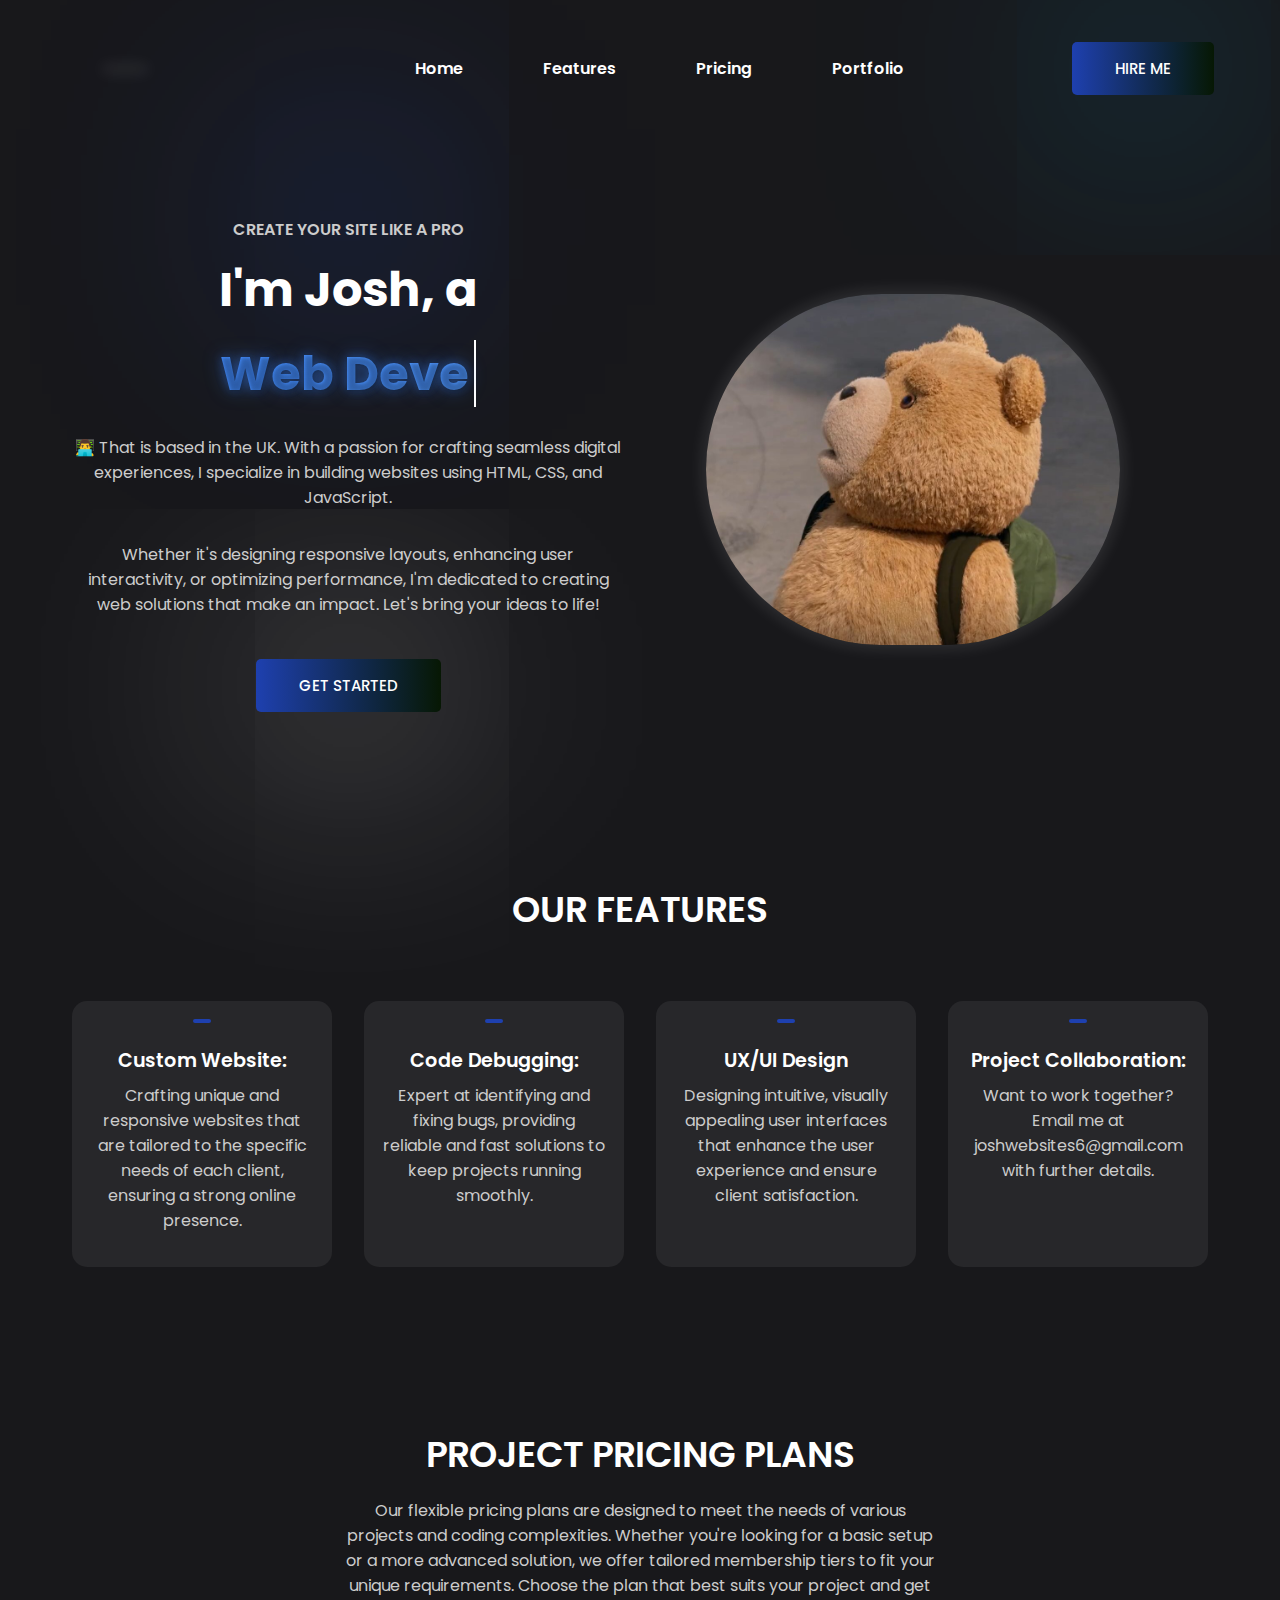
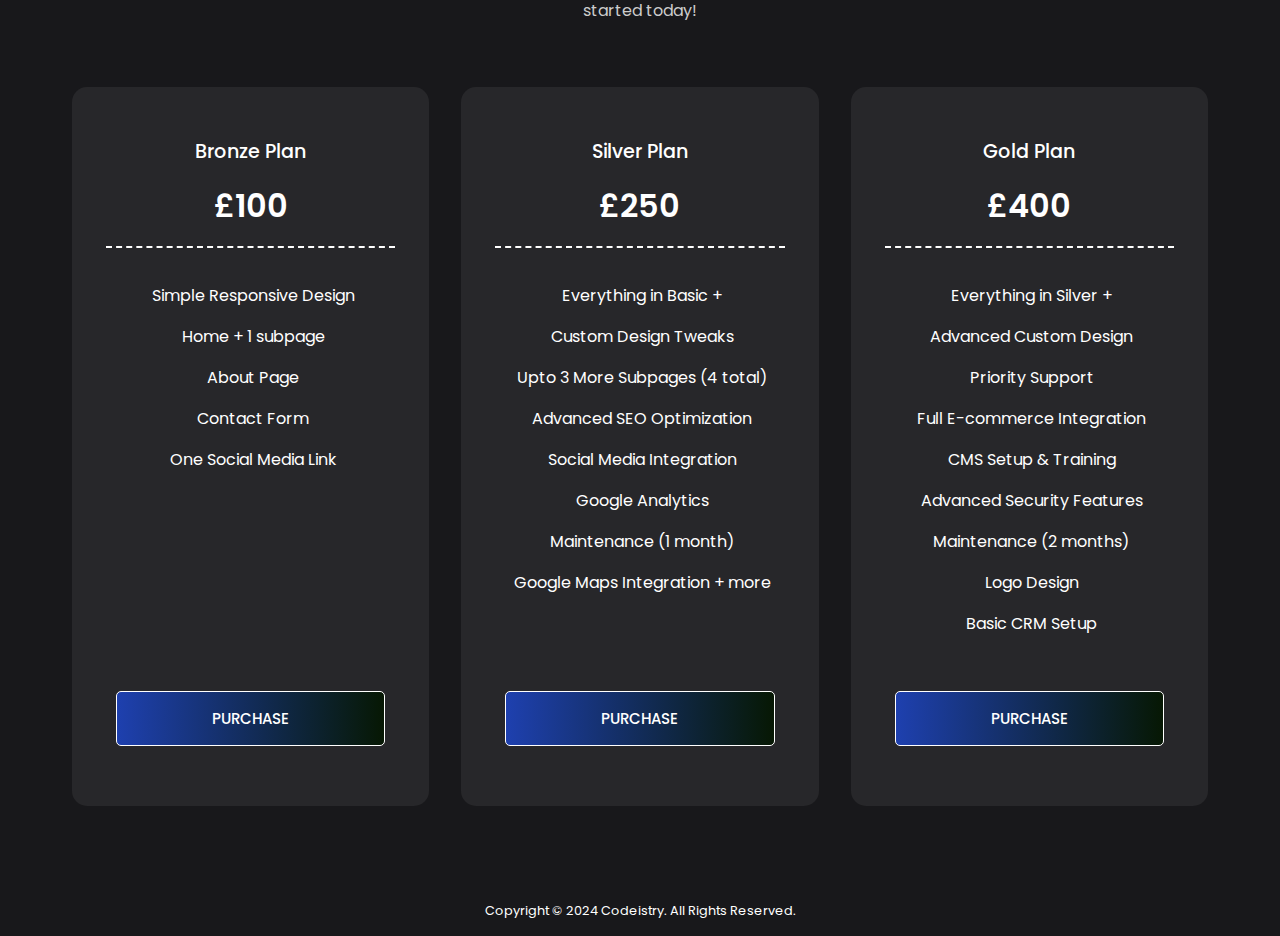
==== index.html @ 8b6d8dff "Update index.html" ====
<!DOCTYPE html>
<html lang="en">

<head>
    <meta charset="UTF-8">
    <meta name="viewport" content="width=device-width, initial-scale=1.0">
    <meta name="description" content="Codeistry offers affordable professional web development services, including custom site design, debugging, E-commerce, SEO optimization and more with tailored pricing plans!">
    <link rel="stylesheet" href="https://cdnjs.cloudflare.com/ajax/libs/remixicon/3.5.0/remixicon.min.css">
    <link rel="stylesheet" href="styles.css">
    <link rel="icon" href="favicon.png" type="image/png">
    <link rel="icon" href="favicon.ico" type="image/x-icon">
    <title>Codeistry</title>
</head>

<body>

    <nav>
        <div class="nav-logo">
            <a href="#">
                <img src="">
            </a>
        </div>

        <ul class="nav-links">
            <li class="link"><a href="/">Home</a></li>
            <li id="link1" class="link"><a href="#">Features</a></li>
            <li id="link2" class="link"><a href="#">Pricing</a></li>
            <li id="link3" class="link"><a href="/portfolio/">Portfolio</a></li>
        </ul>
        <a href="/contact/">
            <button class="btn1">Hire Me</button>
          </a>
          
    </nav>

    <header class="container">
        <div class="content">
            <span class="blur"></span>
            <h4>CREATE YOUR SITE LIKE A PRO</h4>
            <h1>I'm Josh, a</h1>
    <h5><span id="role">Web</span></h5>

            <p><br>
                👨‍💻  That is based in the UK. With a passion for crafting seamless digital experiences, I specialize in building websites using HTML, CSS, and JavaScript.
            </p>
            <p>
                Whether it's designing responsive layouts, enhancing user interactivity, or optimizing performance, I'm dedicated to creating web solutions that make an impact. Let's bring your ideas to life!
            </p>
            <button class="btn3" onclick="window.location.href='/contact/'">GET STARTED</button>
        </div>
        <img src="images/ted.jpg">
        </div>
    </header>

    <section class="container">
        <h2 class="header">OUR FEATURES</h2>
        <div class="features">
            <div class="card">
                <span><i class="ri-money-dollar-box-line"></i></span>
                <h4>Custom Website:</h4>
                <p>
                    Crafting unique and responsive websites that are tailored to the specific needs of each client, ensuring a strong online presence.
                </p>
                
            </div>
            <div class="card">
                <span><i class="ri-bug-line"></i></span>
                <h4>Code Debugging:</h4>
                <p>
                    Expert at identifying and fixing bugs, providing reliable and fast solutions to keep projects running smoothly.
                </p>
            
            </div>
            <div class="card">
                <span><i class="ri-history-line"></i></span>
                <h4>UX/UI Design</h4>
                <p>
                    Designing intuitive, visually appealing user interfaces that enhance the user experience and ensure client satisfaction.
                </p>
            
            </div>
            <div class="card">
                <span><i class="ri-shake-hands-line"></i></span>
                <h4>Project Collaboration:</h4>
                <p>
                    Want to work together? Email me at joshwebsites6@gmail.com with further details.
                </p>

            </div>
        </div>
    </section>

    <section class="container">
        <h2 class="header">PROJECT PRICING PLANS</h2>
        <p class="sub-header">
            Our flexible pricing plans are designed to meet the needs of various projects and coding complexities. Whether you're looking for a basic setup or a more advanced solution, we offer tailored membership tiers to fit your unique requirements. Choose the plan that best suits your project and get started today!
        </p>
        <div class="pricing">
            <div class="card">
                <div class="content">
                    <h4>Bronze Plan</h4>
                    <h3>£100
                    </h3>
                    
                    <p>
                        <i class="ri-checkbox-circle-line"></i>
                        Simple Responsive Design
                    </p>
                    <p>
                        <i class="ri-checkbox-circle-line"></i>
                        Home + 1 subpage
                    </p>
                    <p>
                        <i class="ri-checkbox-circle-line"></i>
                        About Page
                    </p>
                        <p>
                            <i class="ri-checkbox-circle-line"></i>
                            Contact Form
                        </p>
                        <p>
                            <i class="ri-checkbox-circle-line"></i>
                            One Social Media Link
                        </p>
                    
                    
                </div>
                <button class="btn" onclick="window.location.href='/contact/'">PURCHASE</button>
            </div>
            <div class="card">
                <div class="content">
                    <h4>Silver Plan</h4>
                    <h3>£250</h3>
                    <p>
                        <i class="ri-checkbox-circle-line"></i>
                        Everything in Basic +
                    </p>
                    <p>
                        <i class="ri-checkbox-circle-line"></i>
                        Custom Design Tweaks
                    </p>
                    <p>
                        <i class="ri-checkbox-circle-line"></i>
                        Upto 3 More Subpages (4 total)
                    </p>
                    <p>
                        <i class="ri-checkbox-circle-line"></i>
                        Advanced SEO Optimization
                    </p>
                    <p>
                        <i class="ri-checkbox-circle-line"></i>
                        Social Media Integration
                    </p>
                    <p>
                        <i class="ri-checkbox-circle-line"></i>
                        Google Analytics
                    </p>
                    <p>
                        <i class="ri-checkbox-circle-line"></i>
                        Maintenance (1 month)
                    </p>
                    <p>
                        <i class="ri-checkbox-circle-line"></i>
                        Google Maps Integration + more
                    </p>
                </div>
                <button class="btn" onclick="window.location.href='/contact/'">PURCHASE</button>
            </div>
            <div class="card">
                <div class="content">
                    <h4>Gold Plan</h4>
                    <h3>£400</h3>
                    <p>
                        <i class="ri-checkbox-circle-line"></i>
                        Everything in Silver +
                    </p>
                    <p>
                        <i class="ri-checkbox-circle-line"></i>
                        Advanced Custom Design
                    </p>
                    <p>
                        <i class="ri-checkbox-circle-line"></i>
                        Priority Support
                    </p>
                    <p>
                        <i class="ri-checkbox-circle-line"></i>
                        Full E-commerce Integration
                    </p>
                    <p>
                        <i class="ri-checkbox-circle-line"></i>
                        CMS Setup & Training
                    </p>
                    <p>
                        <i class="ri-checkbox-circle-line"></i>
                        Advanced Security Features
                    </p>
                    <p>
                        <i class="ri-checkbox-circle-line"></i>
                        Maintenance (2 months)
                    </p>
                    <p>
                        <i class="ri-checkbox-circle-line"></i>
                        Logo Design
                    </p>
                    <p>
                        <i class="ri-checkbox-circle-line"></i>
                        Basic CRM Setup
                    </p>
                </div>
                <button class="btn" onclick="window.location.href='contact.html'">PURCHASE</button>
            </div>
        </div>
    </section>

    <footer class="container">
        <span class="blur"></span>
        <span class="blur"></span>
        <div class="column">
            <div class="logo">
                <img src="">
            </div>
            <p>
                
            </p>
            <div class="socials">
                <a href="#"><i class="ri-youtube-line"></i></a>
                <a href="#"><i class="ri-instagram-line"></i></a>
                <a href="#"><i class="ri-twitter-line"></i></a>
            </div>
        </footer>

    <div class="copyright">
        Copyright © 2024 Codeistry. All Rights Reserved.
    </div>


    <script src="script.js"></script>
</body>

</html>
---- styles.css ----
@import url('https://fonts.googleapis.com/css2?family=Poppins:wght@300;400;500;600;700;800&display=swap');

*{
    padding: 0;
    margin: 0;
    outline: none;
    border: none;
    box-sizing: border-box;
    text-align: center;
    font-family: 'Poppins', sans-serif;
}

img{
    width: 75%;
    display: flex;
    margin-left: 50px;
    border-radius: 9999px;
    box-shadow: 0 0 15px 4px rgba(255,255,255,0.1);
    transition: transform 0.3s ease;
}

img:hover{
    transform: scale(1.2);
}

a{
    text-decoration: none;
}

body{
    font-family: 'Poppins', sans-serif;
    background-color: #18181B;
}

nav{
    max-width: 1200px;
    margin: auto;
    padding: 2rem 1rem;
    display: flex;
    align-items: center;
    justify-content: space-between;
    
}

.nav-logo{
    max-width: 100px;
}

.nav-links{
    list-style: none;
    display: flex;
    align-items: center;
    gap: 5rem;
    margin-right: -150px;
}

.link a{
    position: relative;
    padding-bottom: 0.1rem;
    color: #fff;
}

.link a::after{
    content: "";
    position: absolute;
    height: 2px;
    width: 0;
    bottom: 0;
    left: 0;
    background-color: #1d4ed8;
    transition: all 0.3s ease;
}

.link a:hover::after{
    width: 95%;
}


.btn1{
    display: flex;
    justify-content: center;
    align-items: center;
    text-decoration: none;
    height: 100%;
    outline: none;
    border-radius: 5px;
    color: #fff;
    background-image: linear-gradient(to right, #1e40af 0%, #061700  51%, #1e40af  100%);
    margin: 10px;
    padding: 15px 43px;
    text-align: center;
    text-transform: uppercase;
    transition: 0.5s;
    background-size: 200% auto;
    color: white;
    box-shadow: 0 0 430px rgb(4, 169, 219);
    cursor: pointer;
    font-size: 15px;
    font-weight:500
    }

    .btn1:hover{
            background-position: right center; /* change the direction of the change here */
            color: rgb(255, 255, 255);
            text-decoration: none;
            box-shadow: 0 0 25px rgb(4, 169, 219);
            
            
          }


          .btn1{
                    display: flex;
                    justify-content: center;
                    align-items: center;
                    text-decoration: none;
                    height: 100%;
                    outline: none;
                    border-radius: 5px;
                    color: #fff;
                    background-image: linear-gradient(to right, #1e40af 0%, #061700  51%, #1e40af  100%);
                    margin: 10px;
                    padding: 15px 43px;
                    text-align: center;
                    text-transform: uppercase;
                    transition: 0.5s;
                    background-size: 200% auto;
                    color: white;
                    box-shadow: 0 0 430px rgb(4, 169, 219);
                    cursor: pointer;
                    font-size: 15px;
                    font-weight:500
                    }
                
                    .btn1:hover{
                            background-position: right center; /* change the direction of the change here */
                            color: rgb(255, 255, 255);
                            text-decoration: none;
                            box-shadow: 0 0 25px rgb(4, 169, 219);
                            
                            
                          }
                    

/*top right button*/

.btn{
    justify-content: center;
    align-items: center;
    text-decoration: none;
    outline: none;
    border-radius: 5px;
    color: #fff;
    background-image: linear-gradient(to right, #1e40af 0%, #061700  51%, #1e40af  100%);
    margin: 10px;
    padding: 15px 43px;
    text-align: center;
    text-transform: uppercase;
    transition: 0.5s;
    background-size: 200% auto;
    color: white;
    cursor: pointer;
    font-size: 15px;
    font-weight:500
    }

    .btn:hover{
            background-position: right center; /* change the direction of the change here */
            color: rgb(255, 255, 255);
            text-decoration: none;
            
            
            
          }

/*all buttons above*/

.btn3{
            justify-content: center;
            align-items: center;
            text-decoration: none;
            outline: none;
            border-radius: 5px;
            color: #fff;
            background-image: linear-gradient(to right, #1e40af 0%, #061700  51%, #1e40af  100%);
            margin: 10px;
            padding: 15px 43px;
            text-align: center;
            text-transform: uppercase;
            transition: 0.5s;
            background-size: 200% auto;
            color: white;
            cursor: pointer;
            font-size: 15px;
            font-weight:500;
            box-shadow: 0 0 5000px rgb(255, 255, 255);
            }
            
            .btn3:hover{
                    background-position: right center; /* change the direction of the change here */
                    color: rgb(255, 255, 255);
                    text-decoration: none;
                  }

/*button above is get started home page*/

.container{
    max-width: 1200px;
    margin: auto;
    padding: 5rem 2rem;
}

.blur{
    position: absolute;
    box-shadow: 0 0 1000px 50px #1d4ed8;
    z-index: -100;
}

header{
    position: relative;
    padding-top: 2rem;
    display: grid;
    grid-template-columns: repeat(2, 1fr);
    align-items: center;
    gap: 2rem;
}

header .content h4{
    margin-bottom: 1rem;
    color: #ccc;
    font-size: 1rem;
    font-weight: 600;
}

header .content h1{
    color: #fff;
    margin-bottom: 1rem;
    font-size: 3rem;
    font-weight: 700;
    line-height: 4rem;
}

header .content h1 span{
    -webkit-text-fill-color: transparent;
    -webkit-text-stroke: 1px #fff;
}

h5 {
    font-size: 3rem;  /* Slightly smaller font size */
    font-weight: bold;
    color: white; /* Fallback color for browsers that don't support background-clip */
    text-align: center; /* Center text */

    /* Gradient text effect */
    background: linear-gradient(90deg, #3b82f6, #60a5fa); /* Softer gradient color */
    background-clip: text; /* Standard property */
    -webkit-background-clip: text; /* WebKit-specific property */
    -webkit-text-fill-color: transparent; /* WebKit-specific text transparency */

    /* Adjusted text shadow for softer depth */
    text-shadow: 1px 1px 3px rgba(0, 0, 0, 0.2), 
                 2px 2px 6px rgba(0, 0, 0, 0.15), 
                 0 0 10px rgba(59, 130, 246, 0.4), 
                 0 0 20px rgba(59, 130, 246, 0.4);

    /* Softer glow effect */
    animation: glow 1.5s infinite alternate;
}

@keyframes glow {
    from {
        text-shadow: 1px 1px 2px rgba(0, 0, 0, 0.1), 
                     2px 2px 5px rgba(0, 0, 0, 0.1), 
                     0 0 8px rgba(59, 130, 246, 0.3), 
                     0 0 15px rgba(59, 130, 246, 0.3);
    }
    to {
        text-shadow: 1px 1px 2px rgba(0, 0, 0, 0.1), 
                     2px 2px 5px rgba(0, 0, 0, 0.1), 
                     0 0 12px rgba(59, 130, 246, 0.5), 
                     0 0 18px rgba(59, 130, 246, 0.5);
    }
}




header .content p{
    margin-bottom: 2rem;
    color: #ccc;
}



header .image::before{
    content: "o";
    position: absolute;
    top: 0;
    left: 50%;
    transform: translateX(-50%);
    font-size: 38rem;
    font-weight: 400;
    line-height: 20rem;
    color: #1d4ed8;
    opacity: 0.2;
    z-index: -100;
}

header .image img{
    max-width: 600px;
    margin: auto;
}

section .header{
    margin-bottom: 1rem;
    color: #fff;
    text-align: center;
    font-size: 2.25rem;
    font-weight: 600;
}

.features{
    margin-top: 4rem;
    display: grid;
    grid-template-columns: repeat(4, 1fr);
    gap: 2rem;
}

.features .card{
    background-color: #27272a;
    padding: 1rem;
    border: 2px solid transparent;
    border-radius: 15px;
    transition: all 0.3s ease;
}

.features .card:hover{
    background-color: #323232;
    border-color: #fff;
}

.features .card span{
    display: inline-block;
    background-color: #1e40af;
    padding: 2px 9px;
    margin-bottom: 1rem;
    font-size: 1.75rem;
    color: #fff;
    border-radius: 5px;
}

.features .card h4{
    margin-bottom: 0.5rem;
    color: #fff;
    font-size: 1.2rem;
    font-weight: 600;
}

.features .card p{
    color: #ccc;
    margin-bottom: 1rem;
}

.features .card a{
    color: #fff;
    transition: all 0.3s ease;
}

.features .card a:hover{
    color: #1e40af;
}

.sub-header{
    max-width: 600px;
    margin: auto;
    text-align: center;
    color: #ccc;
}

.pricing{
    margin-top: 4rem;
    display: grid;
    grid-template-columns: repeat(3, 1fr);
    gap: 2rem;
}

.pricing .card{
    padding: 3rem 2rem;
    background-color: #27272a;
    display: flex;
    flex-direction: column;
    border: 2px solid transparent;
    border-radius: 15px;
    transition: all 0.3s ease;
}

.pricing .card:hover{
    background-color: #323232;
    border-color: #fff;
}

.pricing .card .content{
    flex: 1;
    margin-bottom: 2rem;
}

.pricing .card h4{
    margin-bottom: 1rem;
    color: #fff;
    font-size: 1.2rem;
    font-weight: 500;
}

.pricing .card h3{
    color: #fff;
    padding-bottom: 1rem;
    margin-bottom: 2rem;
    font-size: 2rem;
    font-weight: 600;
    border-bottom: 2px dashed #fff;
}

.pricing .card p{
    color: #fff;
    margin-bottom: 0.75rem;
    align-items: center;
    
}

.pricing .card p i{
    color: #ccc;
    font-size: 1.2rem;
    margin-right: 0.3rem;
}

.pricing .card button{
    color: white;
    background-color: transparent;
    border: 1.5px solid ;
}

.pricing .card button:hover{
    background-color: #1e40af;
    border-color: white;
    color: white;
}

footer{
    position: relative;
    display: grid;
    grid-template-columns: 400px repeat(3, 1fr);
    gap: 2rem;
}

footer .column .logo{
    max-width: 100px;
    margin-bottom: 2rem;
}

footer .column p{
    color: #ccc;
    margin-bottom: 2rem;
}

footer .column .socials{
    display: flex;
    align-items: center;
    gap: 1rem;
}

footer .column .socials a{
    color: #ccc;
    border: 1px solid #ccc;
    padding: 5px 10px;
    font-size: 1.25rem;
    border-radius: 100%;
    transition: all 0.3s ease;
}

footer .column .socials a:hover{
    color: #fff;
    background-color: #1d4ed8;
    
}

footer .column h4{
    color: #fff;
    margin-bottom: 2rem;
    font-size: 1.2rem;
    font-weight: 500;
}

footer .column > a{
    display: block;
    color: #ccc;
    margin-bottom: 1rem;
    transition: all 0.3s ease;
}

footer .column > a:hover{
    color: #1d4ed8;
}

.copyright{
    max-width: 1200px;
    margin: auto;
    padding: 1rem;
    color: #fff;
    font-size: 0.8rem;
    text-align: center;
}

@media (width < 900px){
    .nav-links{
        display: none;
    }
    header{
        grid-template-columns: repeat(1, 1fr);
    }
    header .image{
        grid-area: 1/1/2/2;
    }
    .features{
        grid-template-columns: repeat(2, 1fr);
    }
    .pricing{
        grid-template-columns: repeat(2, 1fr);
    }
    footer{
        grid-template-columns: 1fr 200px;
    }
}

@media (width < 600px){
    header .image::before{
        display: none;
    }

    .features{
        grid-template-columns: repeat(1, 1fr);
    }

    .pricing{
        grid-template-columns: repeat(1, 1fr);
    }

    footer{
        grid-template-columns: 1fr 150px;
    }
}

@keyframes box {
    0% {
      box-shadow: #27272c;
    }
    50% {
      box-shadow: 0 0 25px var(--clr);
    }
    101% {
      box-shadow: #27272c;
    }
  }


  #role {
    border-right: 2px solid white; /* This will only apply to the dynamic text */
    padding-right: 5px;
    animation: blink 0.8s steps(2) infinite;
}

@keyframes blink {
    0%, 100% {
        border-color: transparent; /* Make the cursor disappear at 0% and 100% */
    }
    50% {
        border-color: white; /* Blinking white cursor */
    }
}


#jobTitle{
    font-weight: 9000;
}

.socials{
    align-content: center;
    display: flex;
    
}


.nav-links li a {
    color: #fff;
    text-decoration: none;
    font-weight: 600;
    position: relative;
    padding-bottom: 0.1rem;
    transition: color 0.3s ease;
}

/* Hover underline effect */
.nav-links li a::after {
    content: "";
    position: absolute;
    height: 2px;
    width: 0;
    bottom: 0;
    left: 0;
    background-color: #1d4ed8;
    transition: all 0.3s ease;
}

.nav-links li a:hover::after {
    width: 102%; /* Increase to 100% or more for a slightly extended effect */
}
/* PORTFOLIO.HTML BELOW */

footer.container {
            display: none;
            font-size: 10px;
        }
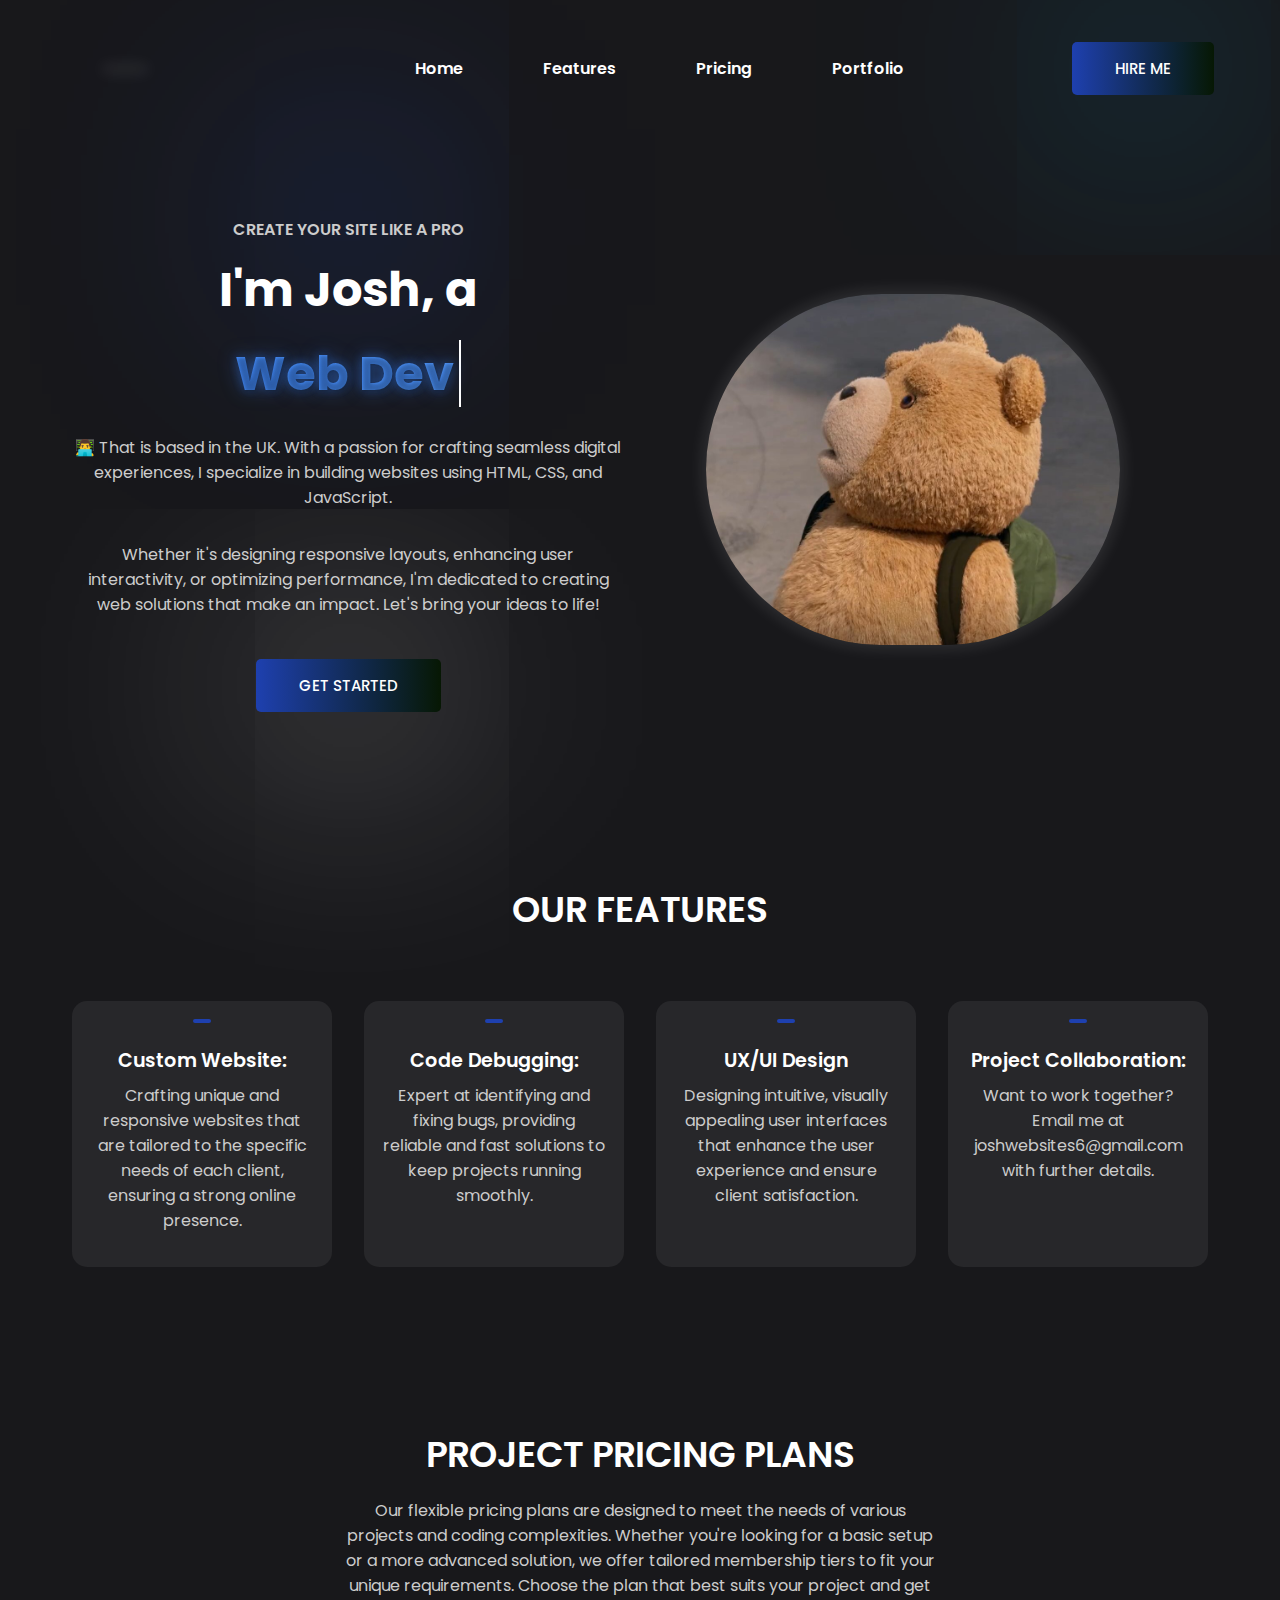
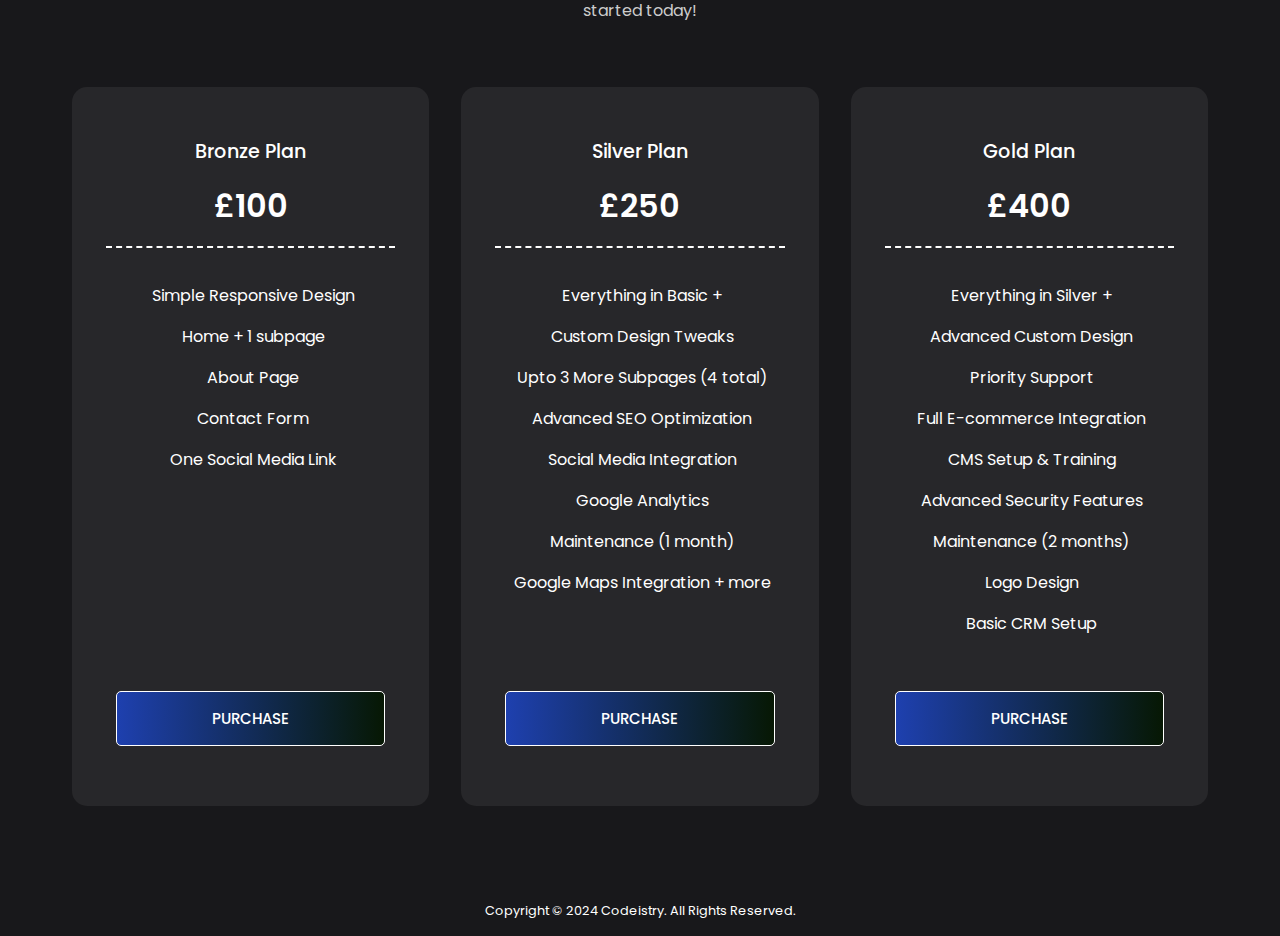
==== commit 9da22a98: "Fixed gold plan purchase button" ====
--- a/index.html
+++ b/index.html
@@ -207,7 +207,7 @@
                         Basic CRM Setup
                     </p>
                 </div>
-                <button class="btn" onclick="window.location.href='contact.html'">PURCHASE</button>
+                <button class="btn" onclick="window.location.href='/contact/'">PURCHASE</button>
             </div>
         </div>
     </section>
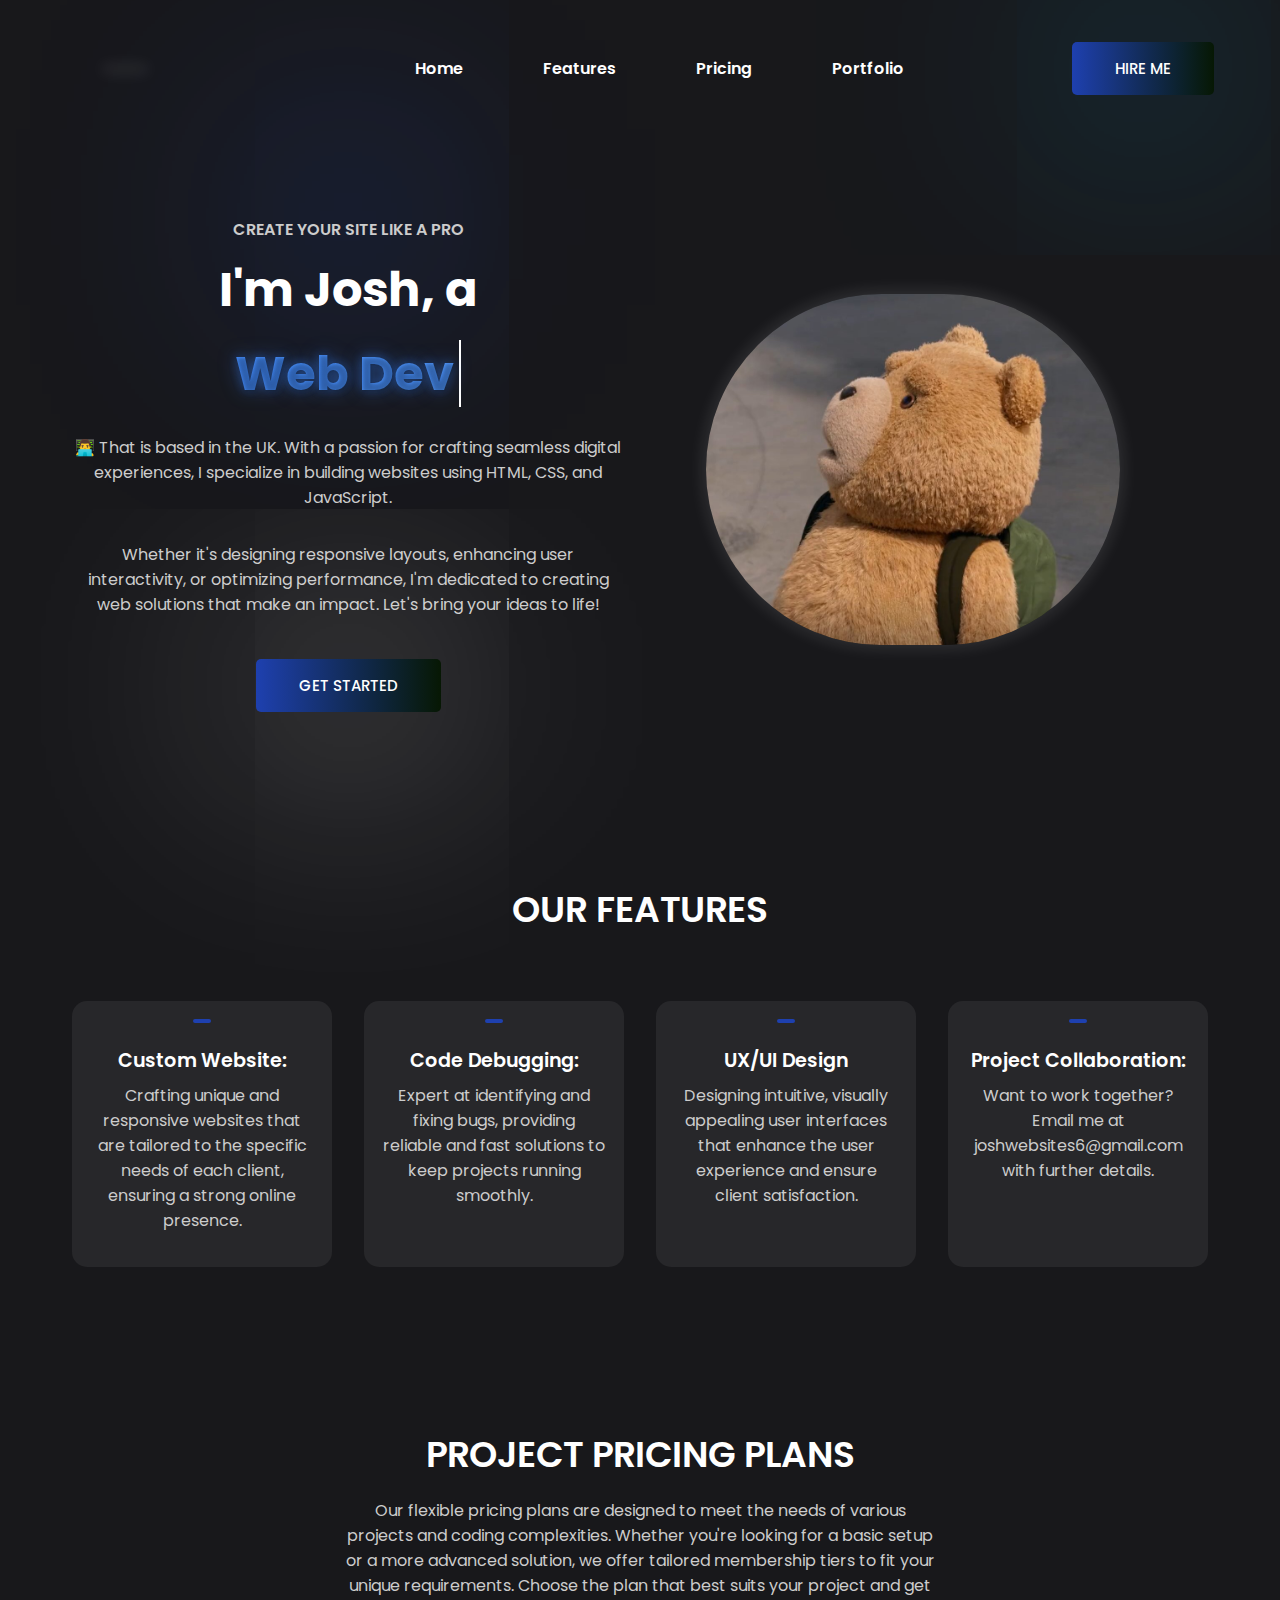
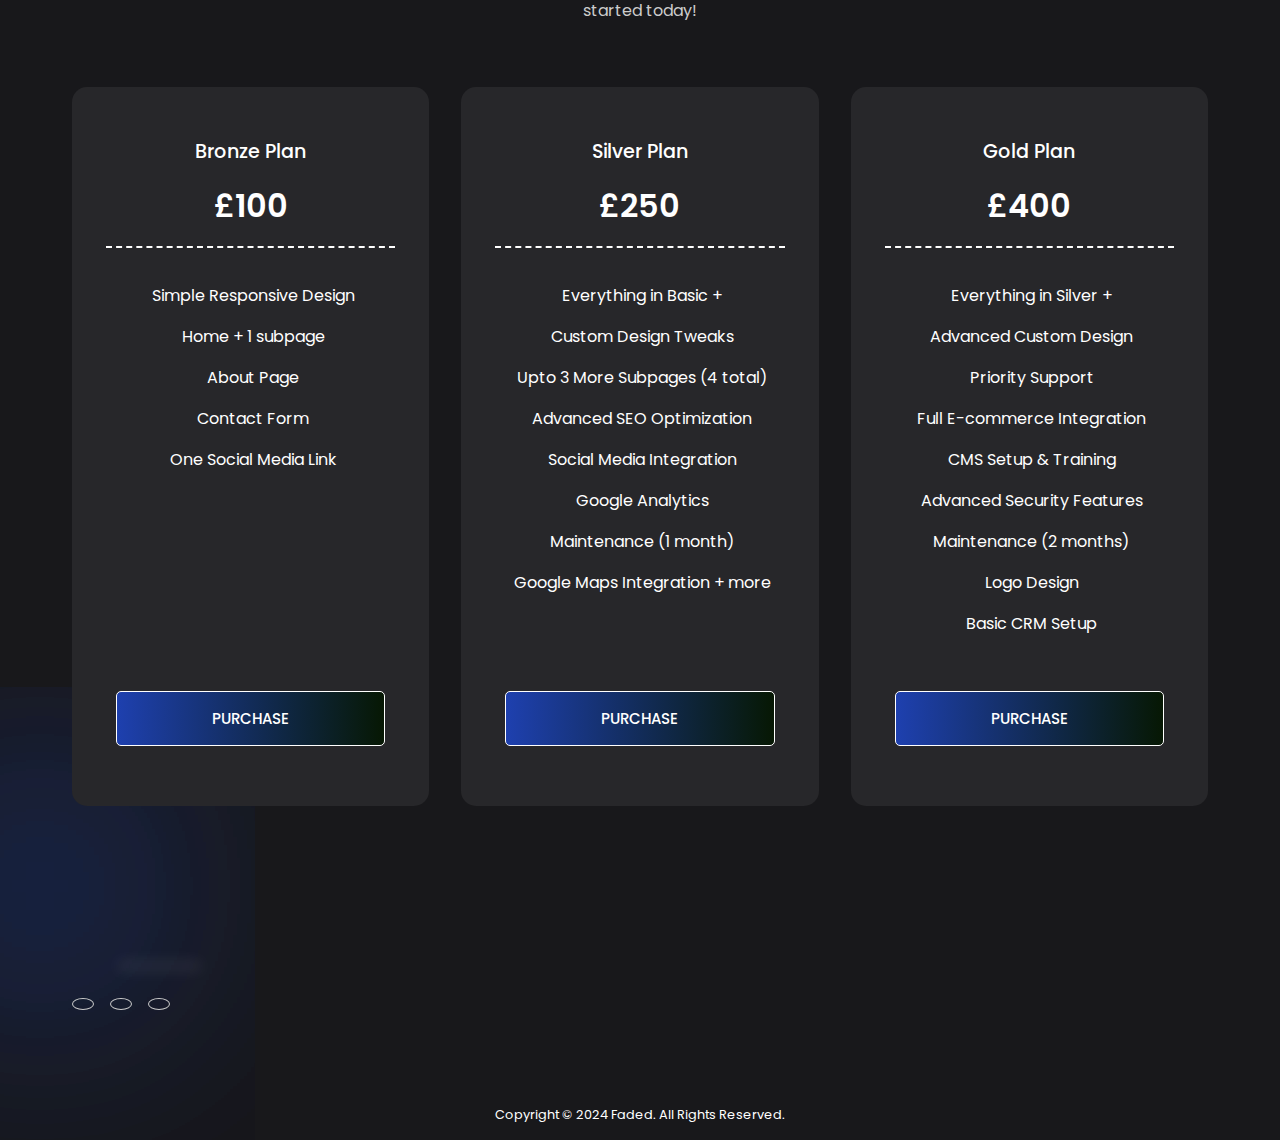
==== commit 88bb51d7: "Burger Menu" ====
--- a/index.html
+++ b/index.html
@@ -4,21 +4,27 @@
 <head>
     <meta charset="UTF-8">
     <meta name="viewport" content="width=device-width, initial-scale=1.0">
-    <meta name="description" content="Codeistry offers affordable professional web development services, including custom site design, debugging, E-commerce, SEO optimization and more with tailored pricing plans!">
     <link rel="stylesheet" href="https://cdnjs.cloudflare.com/ajax/libs/remixicon/3.5.0/remixicon.min.css">
     <link rel="stylesheet" href="styles.css">
-    <link rel="icon" href="favicon.png" type="image/png">
-    <link rel="icon" href="favicon.ico" type="image/x-icon">
-    <title>Codeistry</title>
+    <link rel="icon" href="/favicon.png" type="image/png">
+
+    <title>Home</title>
 </head>
 
 <body>
+    
 
     <nav>
         <div class="nav-logo">
             <a href="#">
                 <img src="">
             </a>
+        </div>
+        
+        <div class="burger-menu" onclick="toggleMenu()">
+            <div class="line"></div>
+            <div class="line"></div>
+            <div class="line"></div>
         </div>
 
         <ul class="nav-links">
@@ -207,7 +213,7 @@
                         Basic CRM Setup
                     </p>
                 </div>
-                <button class="btn" onclick="window.location.href='/contact/'">PURCHASE</button>
+                <button class="btn" onclick="window.location.href='contact.html'">PURCHASE</button>
             </div>
         </div>
     </section>
@@ -230,7 +236,7 @@
         </footer>
 
     <div class="copyright">
-        Copyright © 2024 Codeistry. All Rights Reserved.
+        Copyright © 2024 Faded. All Rights Reserved.
     </div>
 
 
--- a/styles.css
+++ b/styles.css
@@ -613,9 +613,81 @@
 .nav-links li a:hover::after {
     width: 102%; /* Increase to 100% or more for a slightly extended effect */
 }
-/* PORTFOLIO.HTML BELOW */
-
-footer.container {
-            display: none;
-            font-size: 10px;
-        }+
+
+/* BURGER MENU */
+/* Hide the burger menu by default on larger screens */
+.burger-menu {
+    display: none;
+}
+
+/* Show the burger menu on small screens */
+@media (max-width: 768px) {
+    .burger-menu {
+        display: flex;
+        cursor: pointer;
+        width: 30px;
+        height: 30px;
+        flex-direction: column;
+        justify-content: space-between;
+        position: absolute;
+        top: 40px;
+        right: 50px;
+        z-index: 1001; /* Ensure the burger icon is always on top */
+    }
+
+    .burger-menu .line {
+        width: 100%;
+        height: 4px;
+        background-color: white;
+    }
+
+    /* Hide any extra buttons like .btn1 when the screen is mobile size */
+    .btn1 {
+        display: none;
+    }
+
+    /* When burger menu is active (triggered), show the nav-links */
+    .burger-active .nav-links {
+        display: flex;
+        flex-direction: column;
+        background-color: rgba(0, 0, 0, 0.9); /* Dark semi-transparent background */
+        padding: 20px;
+        position: fixed; /* Fixed position to cover entire screen */
+        top: 50%;
+        left: 50%;
+        transform: translate(-50%, -50%);
+        width: 100%;
+        height: 100%;
+        justify-content: center;
+        align-items: center;
+        z-index: 1000; /* Make sure the menu is on top */
+        list-style-type: none; /* Remove bullets */
+    }
+
+    .burger-active .nav-links li {
+        margin: 15px 0;
+    }
+
+    .burger-active .nav-links li a {
+        text-decoration: none;
+        color: white;
+        font-size: 24px;
+        padding: 10px;
+        text-transform: uppercase;
+    }
+
+    .burger-active .nav-links li a:hover {
+        background-color: #444;
+        border-radius: 5px;
+    }
+
+    /* Blur background when the burger menu is active */
+    .burger-active .content {
+        filter: blur(5px);
+        pointer-events: none; /* Disable clicks on background when menu is open */
+    }
+}
+/* BURGER MENU END */
+
+
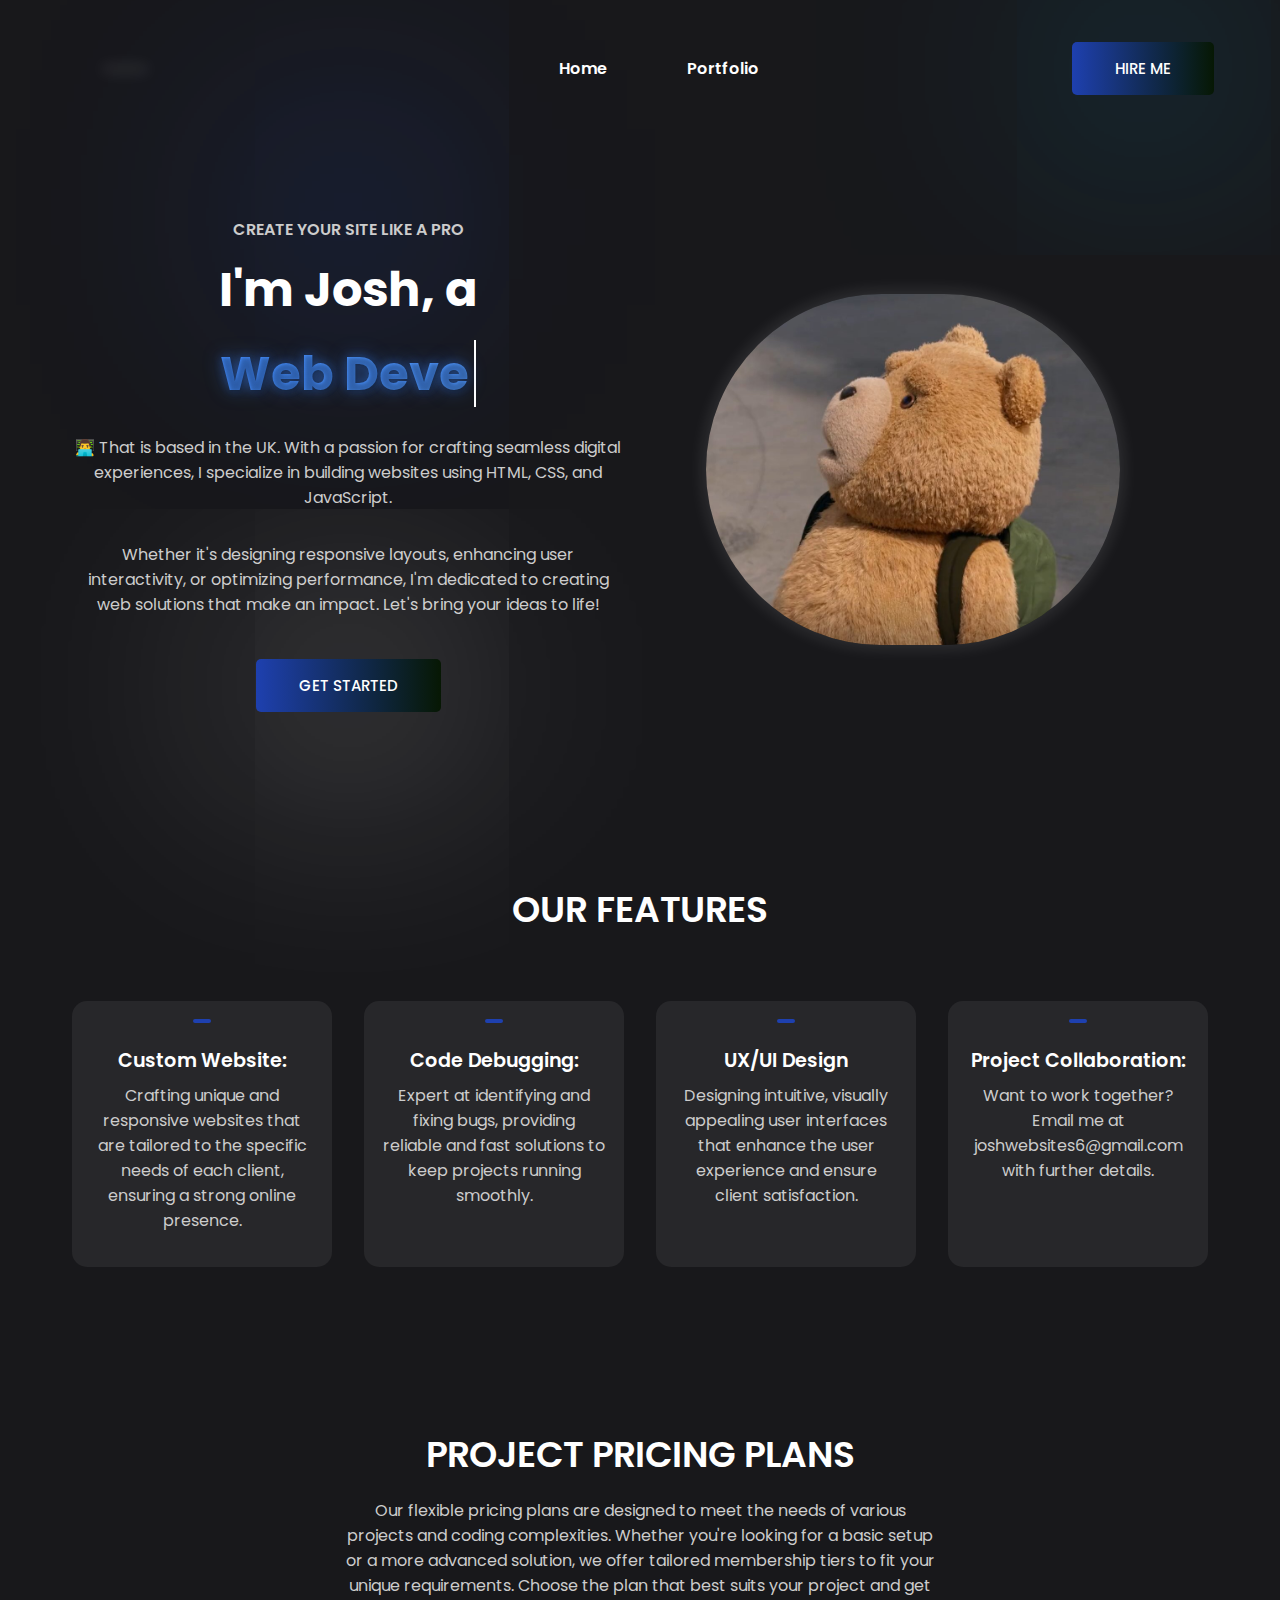
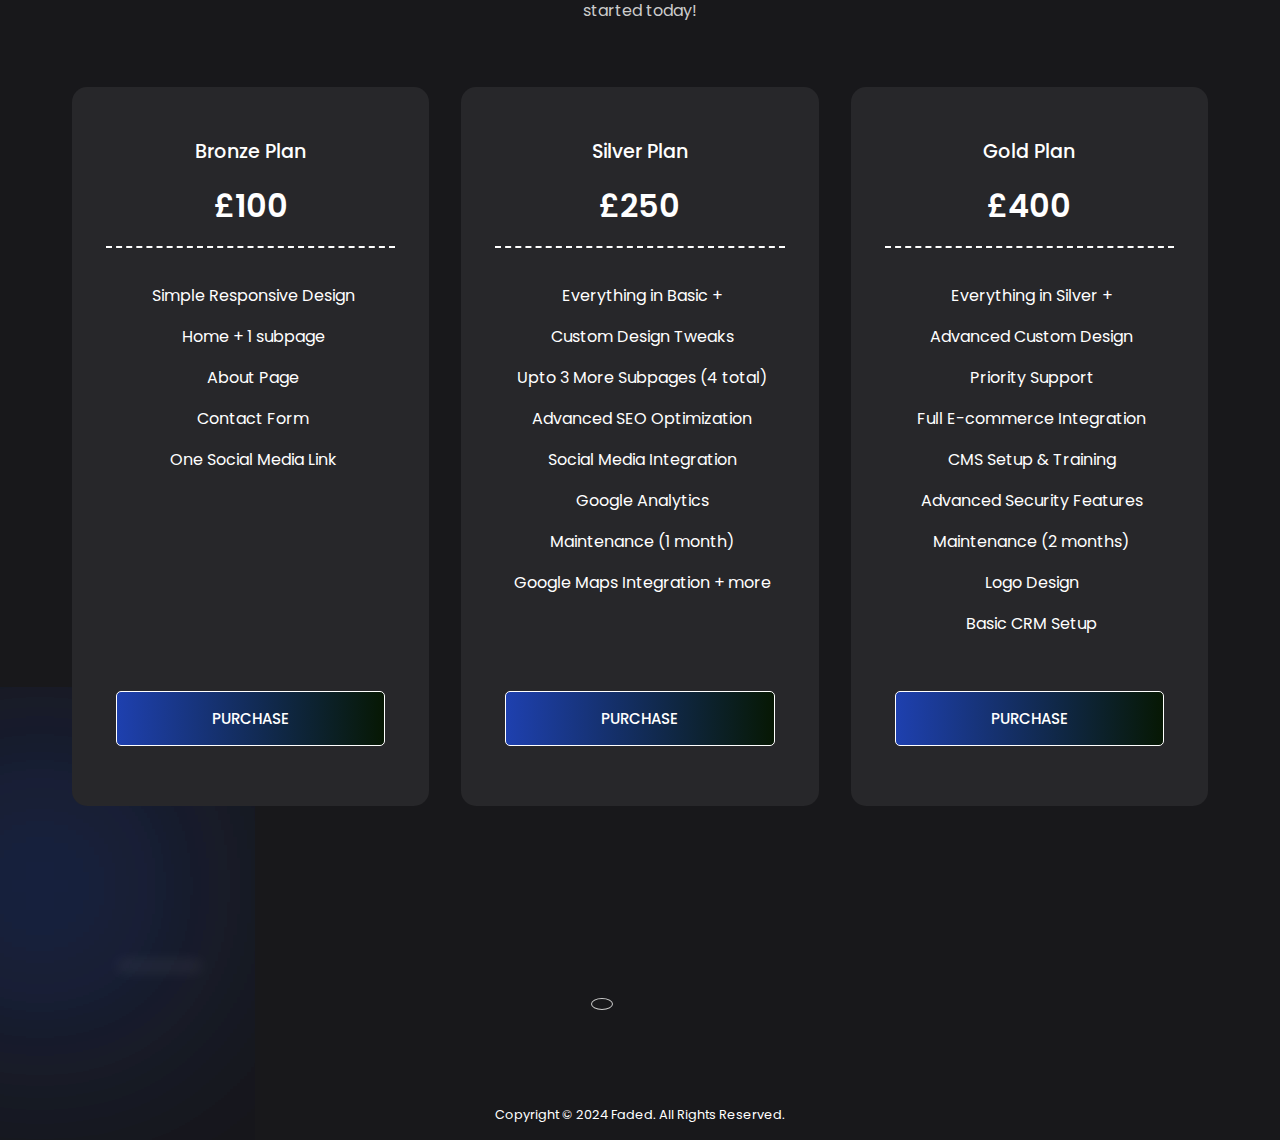
==== commit 634f3d87: "Add files via upload" ====
--- a/index.html
+++ b/index.html
@@ -29,8 +29,6 @@
 
         <ul class="nav-links">
             <li class="link"><a href="/">Home</a></li>
-            <li id="link1" class="link"><a href="#">Features</a></li>
-            <li id="link2" class="link"><a href="#">Pricing</a></li>
             <li id="link3" class="link"><a href="/portfolio/">Portfolio</a></li>
         </ul>
         <a href="/contact/">
@@ -54,7 +52,7 @@
             </p>
             <button class="btn3" onclick="window.location.href='/contact/'">GET STARTED</button>
         </div>
-        <img src="images/ted.jpg">
+        <img src="images/ted.jpg" class="responsive-image">
         </div>
     </header>
 
@@ -213,7 +211,7 @@
                         Basic CRM Setup
                     </p>
                 </div>
-                <button class="btn" onclick="window.location.href='contact.html'">PURCHASE</button>
+                <button class="btn" onclick="window.location.href='/contact/'">PURCHASE</button>
             </div>
         </div>
     </section>
@@ -228,11 +226,10 @@
             <p>
                 
             </p>
-            <div class="socials">
-                <a href="#"><i class="ri-youtube-line"></i></a>
-                <a href="#"><i class="ri-instagram-line"></i></a>
-                <a href="#"><i class="ri-twitter-line"></i></a>
-            </div>
+            <div class="socials" style="display: flex; justify-content: center;margin-left: 530px;">
+                <a href="https://www.linkedin.com/in/josh-myall-964bab288/"><i class="ri-linkedin-line"></i></a>
+            </div>
+            
         </footer>
 
     <div class="copyright">
--- a/styles.css
+++ b/styles.css
@@ -636,6 +636,12 @@
         z-index: 1001; /* Ensure the burger icon is always on top */
     }
 
+    .responsive-image {
+        display: none; /* Hides the image when screen size is below 768px */
+    }
+
+
+
     .burger-menu .line {
         width: 100%;
         height: 4px;
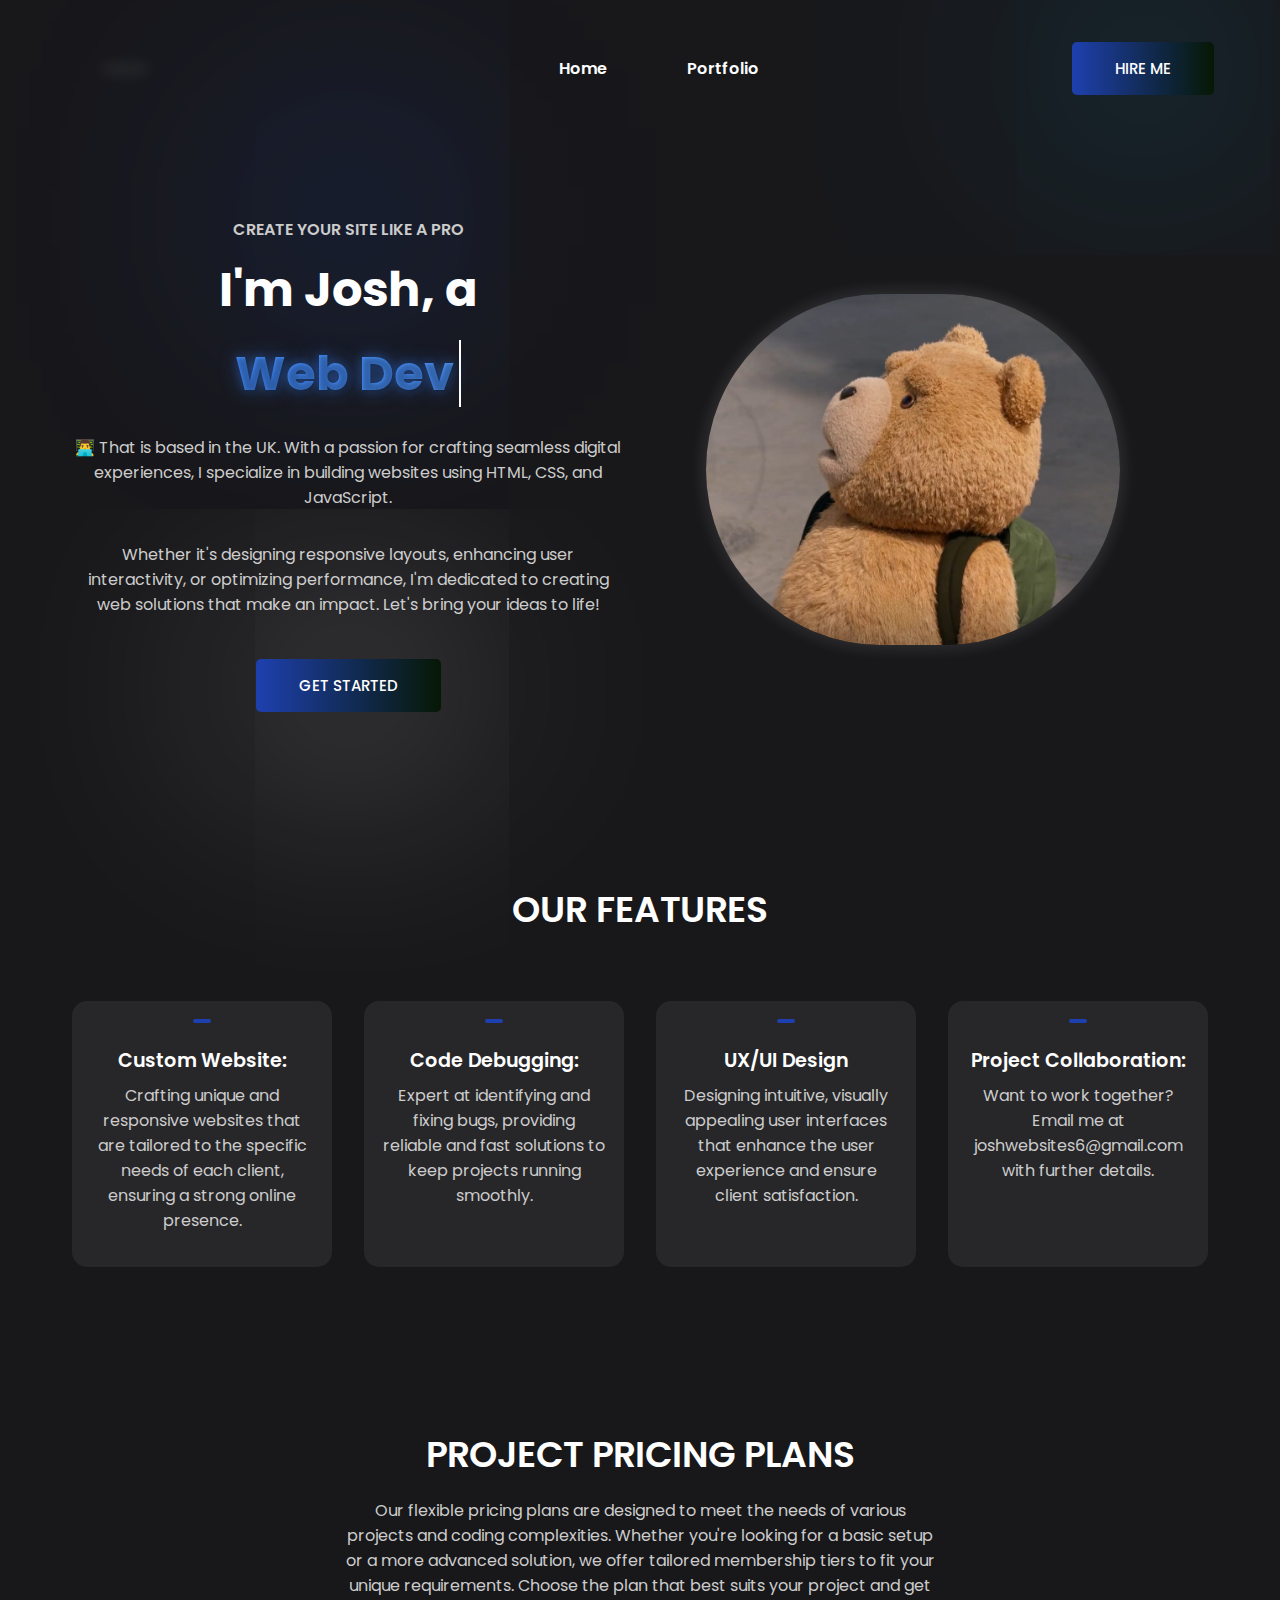
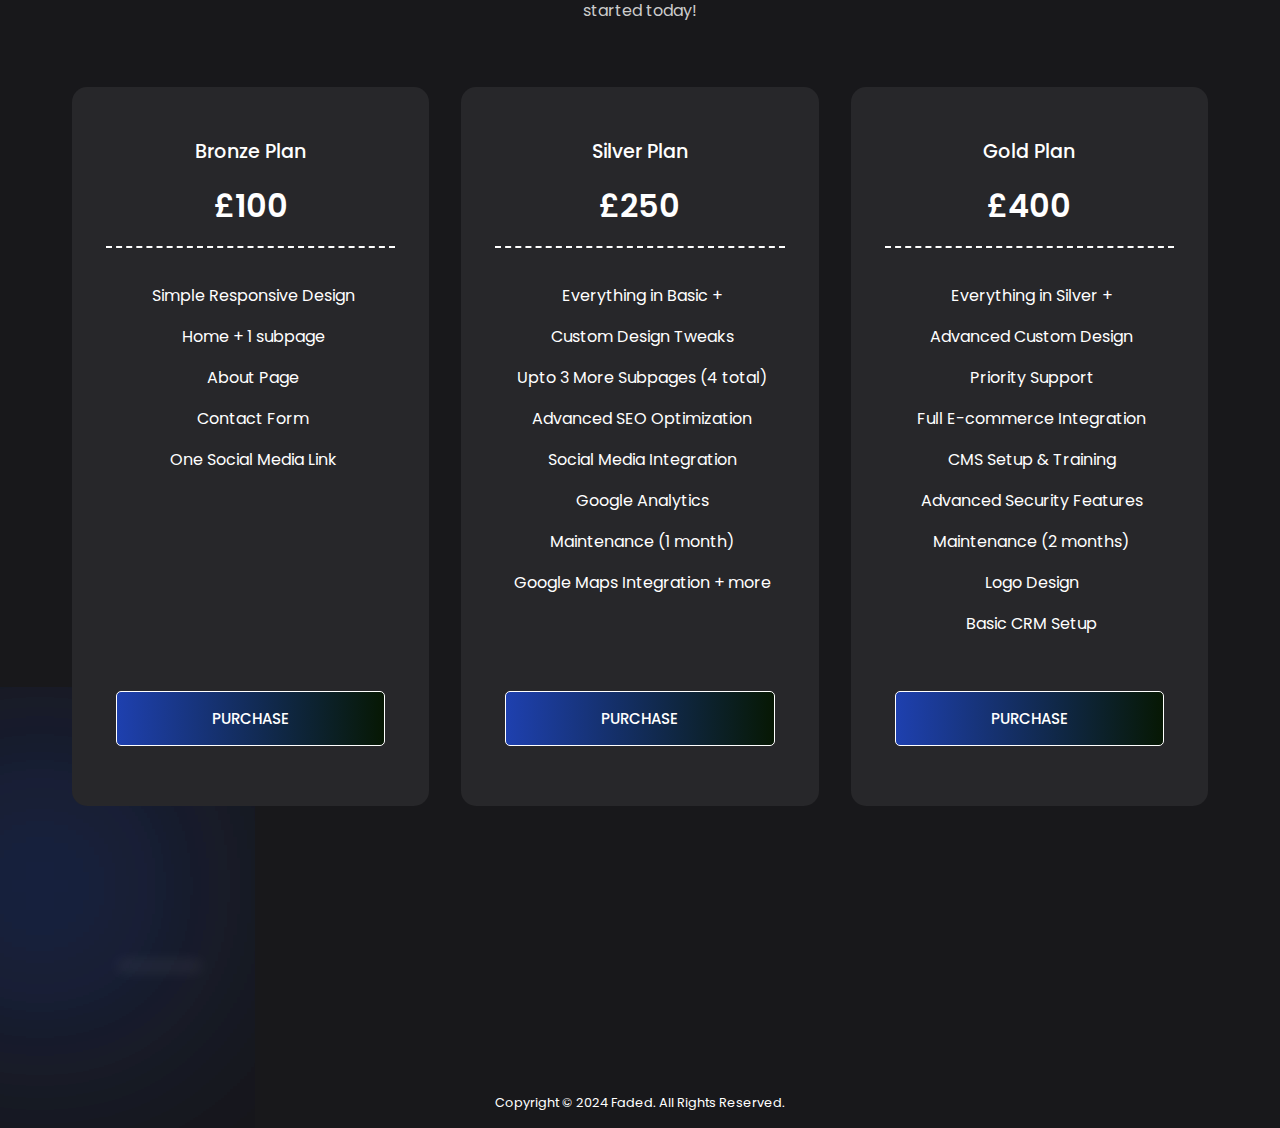
==== commit 90afba7e: "Update index.html" ====
--- a/index.html
+++ b/index.html
@@ -226,9 +226,7 @@
             <p>
                 
             </p>
-            <div class="socials" style="display: flex; justify-content: center;margin-left: 530px;">
-                <a href="https://www.linkedin.com/in/josh-myall-964bab288/"><i class="ri-linkedin-line"></i></a>
-            </div>
+        
             
         </footer>
 
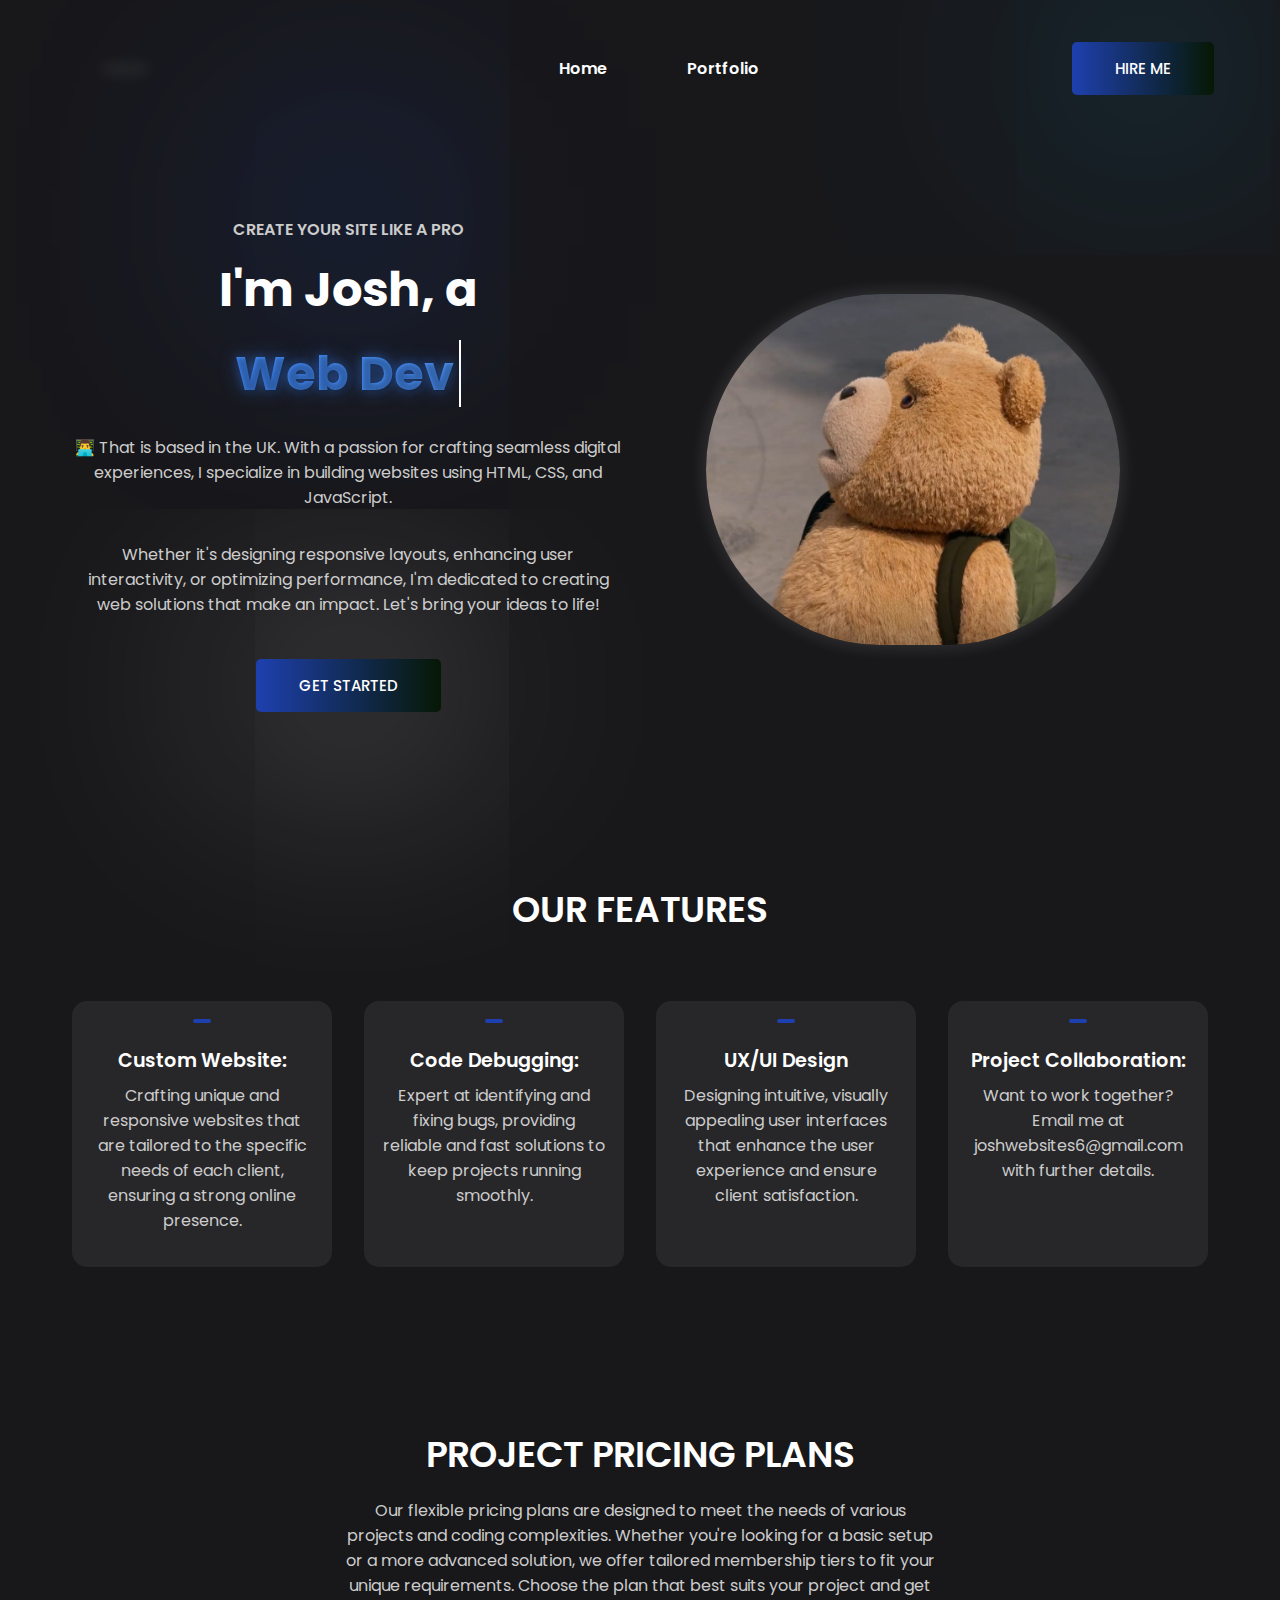
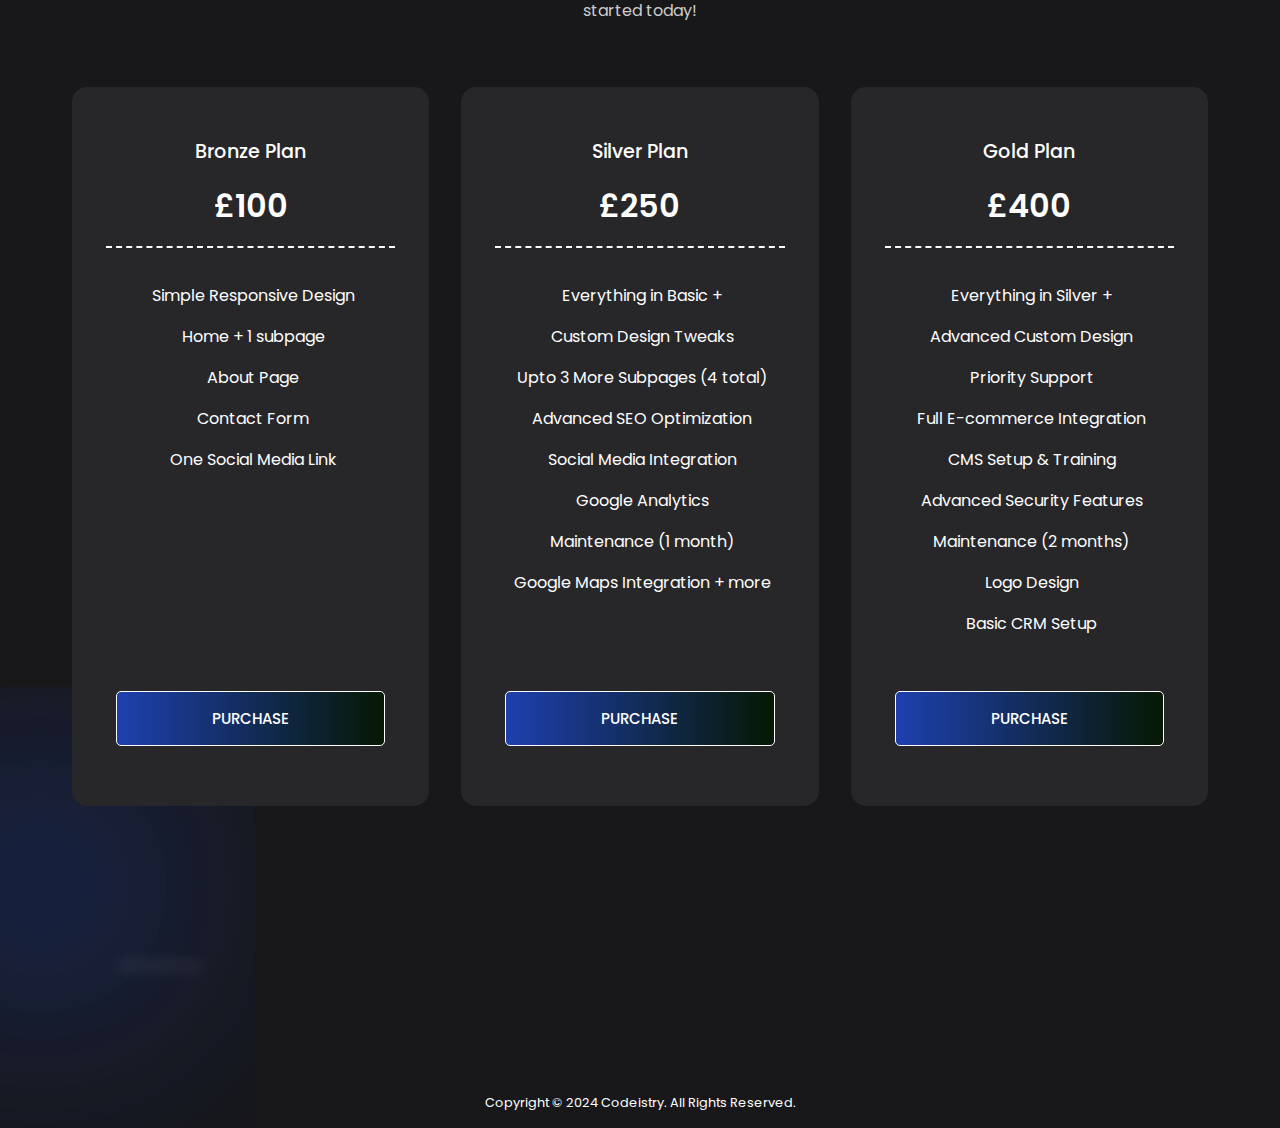
==== commit 86b99c91: "Update index.html" ====
--- a/index.html
+++ b/index.html
@@ -231,7 +231,7 @@
         </footer>
 
     <div class="copyright">
-        Copyright © 2024 Faded. All Rights Reserved.
+        Copyright © 2024 Codeistry. All Rights Reserved.
     </div>
 
 
